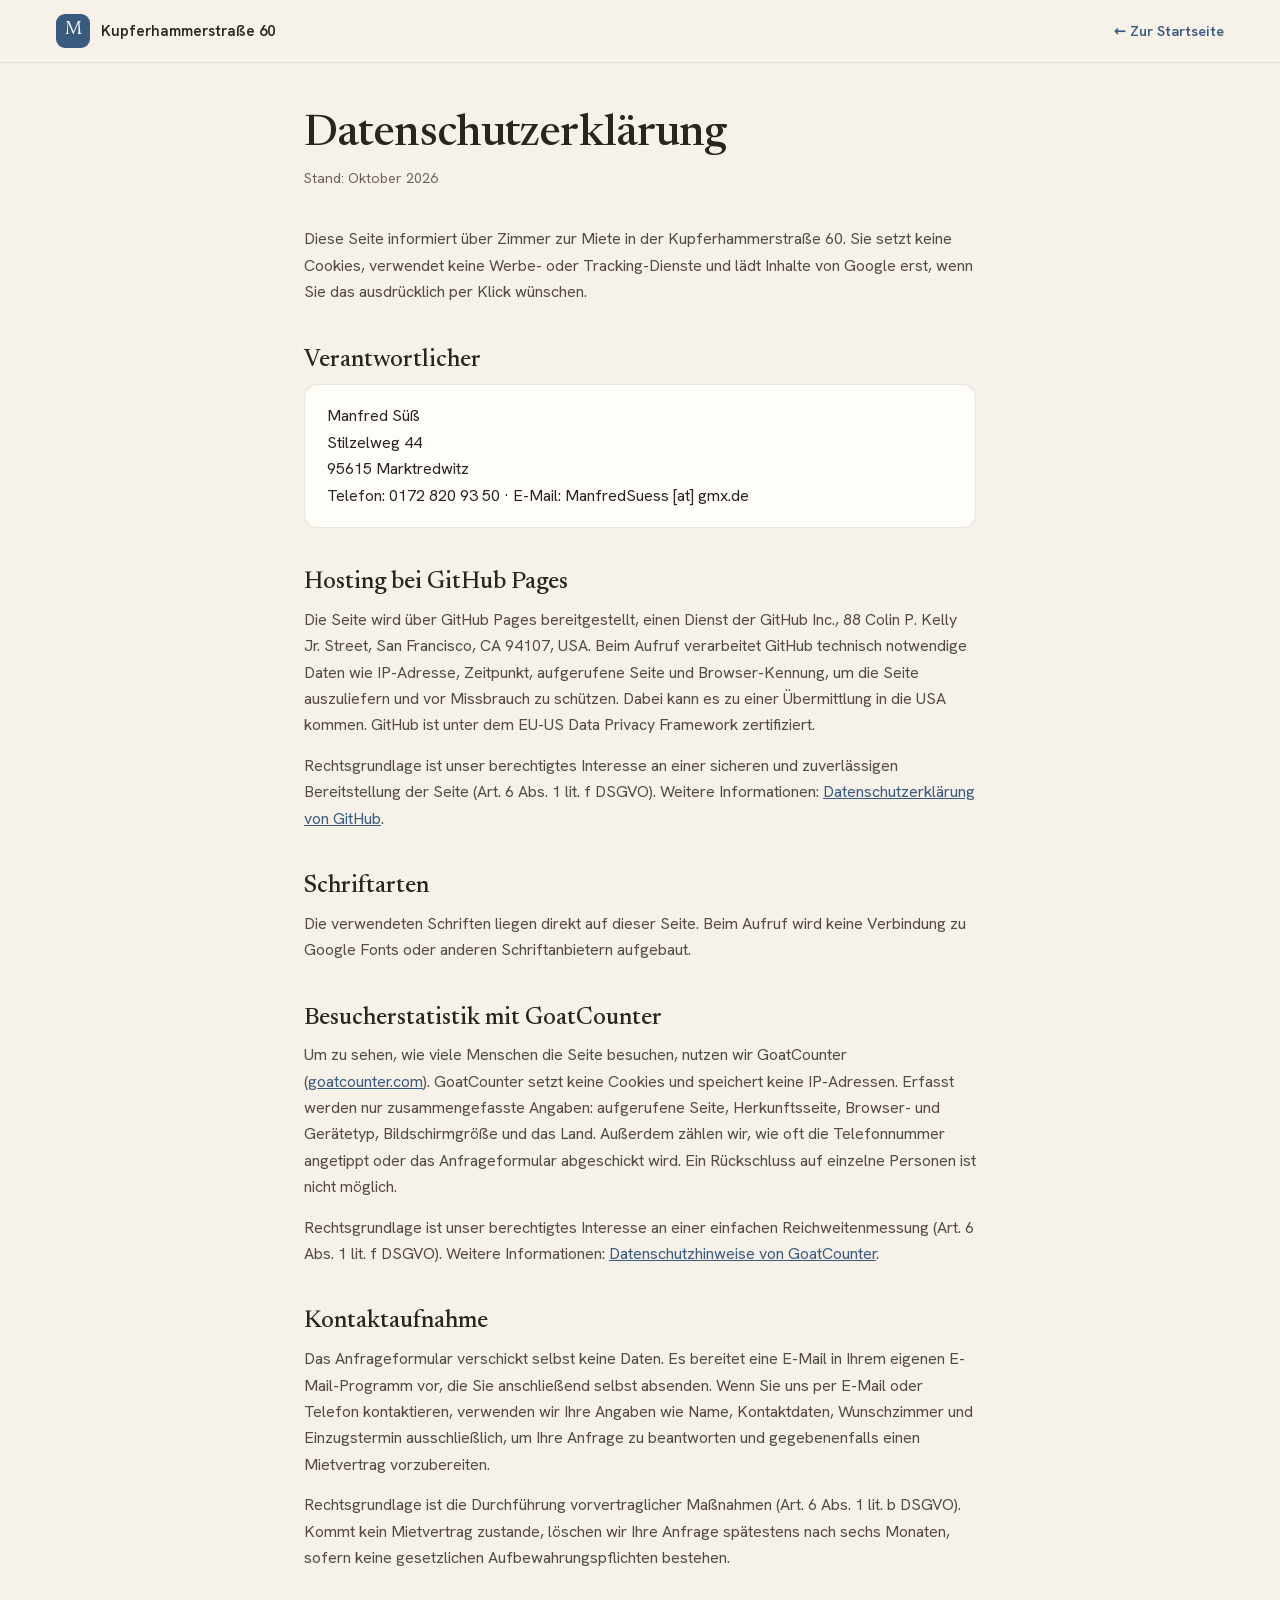
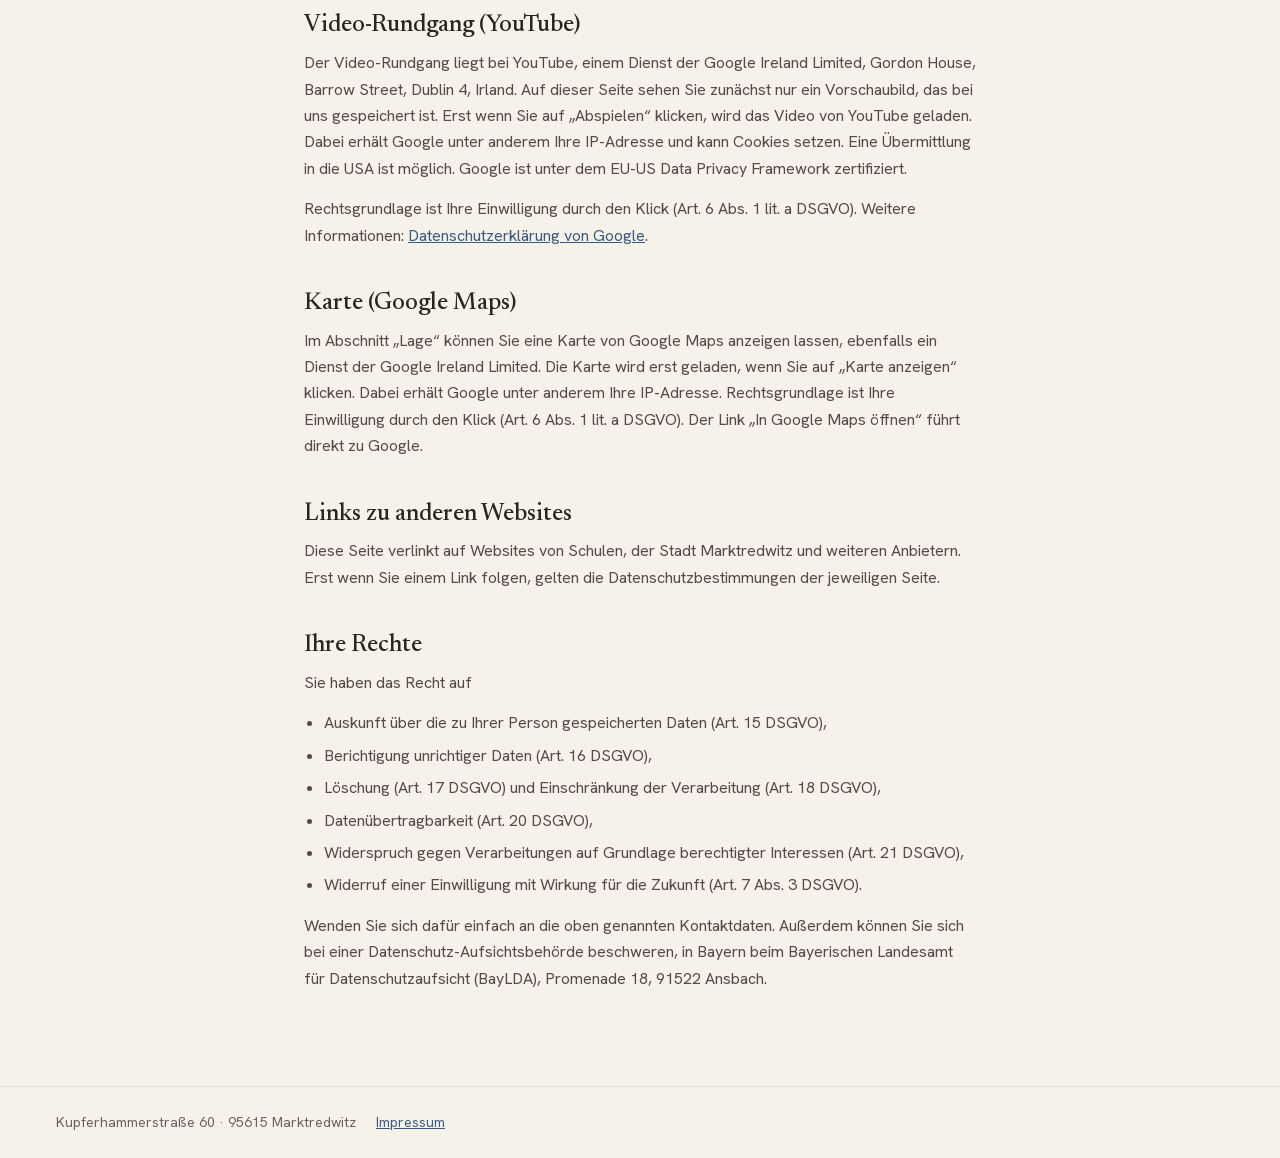
==== datenschutz.html @ ecc26802 "Impressum und Datenschutz, WLAN, Verfügbarkeit, Play-Symbol repariert - Impressum und Datenschutzerk" ====
<!DOCTYPE html>
<html lang="de">
<head>
  <meta charset="UTF-8">
  <meta name="viewport" content="width=device-width, initial-scale=1.0">
  <title>Datenschutz – Zimmer für Referendar:innen, Marktredwitz</title>
  <meta name="robots" content="noindex, follow">
  <link rel="icon" href="data:image/svg+xml,<svg xmlns='http://www.w3.org/2000/svg' viewBox='0 0 100 100'><text y='.9em' font-size='90'>🏡</text></svg>">
  <link rel="stylesheet" href="fonts/fonts.css">
  <link rel="stylesheet" href="legal.css">
</head>
<body>
  <header class="top">
    <a href="./" class="brand"><span class="mark">M</span><b>Kupferhammerstraße 60</b></a>
    <a href="./" class="back">← Zur Startseite</a>
  </header>
  <main>
    <h1>Datenschutzerklärung</h1>
    <p class="stand">Stand: Oktober 2026</p>

    <p>Diese Seite informiert über Zimmer zur Miete in der Kupferhammerstraße 60. Sie setzt keine Cookies, verwendet keine Werbe- oder Tracking-Dienste und lädt Inhalte von Google erst, wenn Sie das ausdrücklich per Klick wünschen.</p>

    <h2>Verantwortlicher</h2>
    <div class="card">
      <p>Manfred Süß<br>
      Stilzelweg 44<br>
      95615 Marktredwitz<br>
      Telefon: 0172 820 93 50 · E-Mail: ManfredSuess [at] gmx.de</p>
    </div>

    <h2>Hosting bei GitHub Pages</h2>
    <p>Die Seite wird über GitHub Pages bereitgestellt, einen Dienst der GitHub Inc., 88 Colin P. Kelly Jr. Street, San Francisco, CA 94107, USA. Beim Aufruf verarbeitet GitHub technisch notwendige Daten wie IP-Adresse, Zeitpunkt, aufgerufene Seite und Browser-Kennung, um die Seite auszuliefern und vor Missbrauch zu schützen. Dabei kann es zu einer Übermittlung in die USA kommen. GitHub ist unter dem EU-US Data Privacy Framework zertifiziert.</p>
    <p>Rechtsgrundlage ist unser berechtigtes Interesse an einer sicheren und zuverlässigen Bereitstellung der Seite (Art. 6 Abs. 1 lit. f DSGVO). Weitere Informationen: <a href="https://docs.github.com/de/site-policy/privacy-policies/github-general-privacy-statement" target="_blank" rel="noopener">Datenschutzerklärung von GitHub</a>.</p>

    <h2>Schriftarten</h2>
    <p>Die verwendeten Schriften liegen direkt auf dieser Seite. Beim Aufruf wird keine Verbindung zu Google Fonts oder anderen Schriftanbietern aufgebaut.</p>

    <h2>Besucherstatistik mit GoatCounter</h2>
    <p>Um zu sehen, wie viele Menschen die Seite besuchen, nutzen wir GoatCounter (<a href="https://www.goatcounter.com" target="_blank" rel="noopener">goatcounter.com</a>). GoatCounter setzt keine Cookies und speichert keine IP-Adressen. Erfasst werden nur zusammengefasste Angaben: aufgerufene Seite, Herkunftsseite, Browser- und Gerätetyp, Bildschirmgröße und das Land. Außerdem zählen wir, wie oft die Telefonnummer angetippt oder das Anfrageformular abgeschickt wird. Ein Rückschluss auf einzelne Personen ist nicht möglich.</p>
    <p>Rechtsgrundlage ist unser berechtigtes Interesse an einer einfachen Reichweitenmessung (Art. 6 Abs. 1 lit. f DSGVO). Weitere Informationen: <a href="https://www.goatcounter.com/help/privacy" target="_blank" rel="noopener">Datenschutzhinweise von GoatCounter</a>.</p>

    <h2>Kontaktaufnahme</h2>
    <p>Das Anfrageformular verschickt selbst keine Daten. Es bereitet eine E-Mail in Ihrem eigenen E-Mail-Programm vor, die Sie anschließend selbst absenden. Wenn Sie uns per E-Mail oder Telefon kontaktieren, verwenden wir Ihre Angaben wie Name, Kontaktdaten, Wunschzimmer und Einzugstermin ausschließlich, um Ihre Anfrage zu beantworten und gegebenenfalls einen Mietvertrag vorzubereiten.</p>
    <p>Rechtsgrundlage ist die Durchführung vorvertraglicher Maßnahmen (Art. 6 Abs. 1 lit. b DSGVO). Kommt kein Mietvertrag zustande, löschen wir Ihre Anfrage spätestens nach sechs Monaten, sofern keine gesetzlichen Aufbewahrungspflichten bestehen.</p>

    <h2>Video-Rundgang (YouTube)</h2>
    <p>Der Video-Rundgang liegt bei YouTube, einem Dienst der Google Ireland Limited, Gordon House, Barrow Street, Dublin 4, Irland. Auf dieser Seite sehen Sie zunächst nur ein Vorschaubild, das bei uns gespeichert ist. Erst wenn Sie auf „Abspielen“ klicken, wird das Video von YouTube geladen. Dabei erhält Google unter anderem Ihre IP-Adresse und kann Cookies setzen. Eine Übermittlung in die USA ist möglich. Google ist unter dem EU-US Data Privacy Framework zertifiziert.</p>
    <p>Rechtsgrundlage ist Ihre Einwilligung durch den Klick (Art. 6 Abs. 1 lit. a DSGVO). Weitere Informationen: <a href="https://policies.google.com/privacy?hl=de" target="_blank" rel="noopener">Datenschutzerklärung von Google</a>.</p>

    <h2>Karte (Google Maps)</h2>
    <p>Im Abschnitt „Lage“ können Sie eine Karte von Google Maps anzeigen lassen, ebenfalls ein Dienst der Google Ireland Limited. Die Karte wird erst geladen, wenn Sie auf „Karte anzeigen“ klicken. Dabei erhält Google unter anderem Ihre IP-Adresse. Rechtsgrundlage ist Ihre Einwilligung durch den Klick (Art. 6 Abs. 1 lit. a DSGVO). Der Link „In Google Maps öffnen“ führt direkt zu Google.</p>

    <h2>Links zu anderen Websites</h2>
    <p>Diese Seite verlinkt auf Websites von Schulen, der Stadt Marktredwitz und weiteren Anbietern. Erst wenn Sie einem Link folgen, gelten die Datenschutzbestimmungen der jeweiligen Seite.</p>

    <h2>Ihre Rechte</h2>
    <p>Sie haben das Recht auf</p>
    <ul>
      <li>Auskunft über die zu Ihrer Person gespeicherten Daten (Art. 15 DSGVO),</li>
      <li>Berichtigung unrichtiger Daten (Art. 16 DSGVO),</li>
      <li>Löschung (Art. 17 DSGVO) und Einschränkung der Verarbeitung (Art. 18 DSGVO),</li>
      <li>Datenübertragbarkeit (Art. 20 DSGVO),</li>
      <li>Widerspruch gegen Verarbeitungen auf Grundlage berechtigter Interessen (Art. 21 DSGVO),</li>
      <li>Widerruf einer Einwilligung mit Wirkung für die Zukunft (Art. 7 Abs. 3 DSGVO).</li>
    </ul>
    <p>Wenden Sie sich dafür einfach an die oben genannten Kontaktdaten. Außerdem können Sie sich bei einer Datenschutz-Aufsichtsbehörde beschweren, in Bayern beim Bayerischen Landesamt für Datenschutzaufsicht (BayLDA), Promenade 18, 91522 Ansbach.</p>
  </main>
  <footer><span>Kupferhammerstraße 60 · 95615 Marktredwitz</span><a href="impressum.html">Impressum</a></footer>
</body>
</html>
---- fonts/fonts.css ----
/* Selbst gehostet (vorher Google Fonts). Newsreader und Hanken Grotesk, SIL Open Font License. */
@font-face {
  font-family: 'Hanken Grotesk';
  font-style: normal;
  font-weight: 400;
  font-display: swap;
  src: url(hanken-grotesk-normal-latin-ext-d9a6a0.woff2) format('woff2');
  unicode-range: U+0100-02BA, U+02BD-02C5, U+02C7-02CC, U+02CE-02D7, U+02DD-02FF, U+0304, U+0308, U+0329, U+1D00-1DBF, U+1E00-1E9F, U+1EF2-1EFF, U+2020, U+20A0-20AB, U+20AD-20C4, U+2113, U+2C60-2C7F, U+A720-A7FF;
}
@font-face {
  font-family: 'Hanken Grotesk';
  font-style: normal;
  font-weight: 400;
  font-display: swap;
  src: url(hanken-grotesk-normal-latin-fe1634.woff2) format('woff2');
  unicode-range: U+0000-00FF, U+0131, U+0152-0153, U+02BB-02BC, U+02C6, U+02DA, U+02DC, U+0304, U+0308, U+0329, U+2000-206F, U+20AC, U+2122, U+2191, U+2193, U+2212, U+2215, U+FEFF, U+FFFD;
}
@font-face {
  font-family: 'Hanken Grotesk';
  font-style: normal;
  font-weight: 500;
  font-display: swap;
  src: url(hanken-grotesk-normal-latin-ext-d9a6a0.woff2) format('woff2');
  unicode-range: U+0100-02BA, U+02BD-02C5, U+02C7-02CC, U+02CE-02D7, U+02DD-02FF, U+0304, U+0308, U+0329, U+1D00-1DBF, U+1E00-1E9F, U+1EF2-1EFF, U+2020, U+20A0-20AB, U+20AD-20C4, U+2113, U+2C60-2C7F, U+A720-A7FF;
}
@font-face {
  font-family: 'Hanken Grotesk';
  font-style: normal;
  font-weight: 500;
  font-display: swap;
  src: url(hanken-grotesk-normal-latin-fe1634.woff2) format('woff2');
  unicode-range: U+0000-00FF, U+0131, U+0152-0153, U+02BB-02BC, U+02C6, U+02DA, U+02DC, U+0304, U+0308, U+0329, U+2000-206F, U+20AC, U+2122, U+2191, U+2193, U+2212, U+2215, U+FEFF, U+FFFD;
}
@font-face {
  font-family: 'Hanken Grotesk';
  font-style: normal;
  font-weight: 600;
  font-display: swap;
  src: url(hanken-grotesk-normal-latin-ext-d9a6a0.woff2) format('woff2');
  unicode-range: U+0100-02BA, U+02BD-02C5, U+02C7-02CC, U+02CE-02D7, U+02DD-02FF, U+0304, U+0308, U+0329, U+1D00-1DBF, U+1E00-1E9F, U+1EF2-1EFF, U+2020, U+20A0-20AB, U+20AD-20C4, U+2113, U+2C60-2C7F, U+A720-A7FF;
}
@font-face {
  font-family: 'Hanken Grotesk';
  font-style: normal;
  font-weight: 600;
  font-display: swap;
  src: url(hanken-grotesk-normal-latin-fe1634.woff2) format('woff2');
  unicode-range: U+0000-00FF, U+0131, U+0152-0153, U+02BB-02BC, U+02C6, U+02DA, U+02DC, U+0304, U+0308, U+0329, U+2000-206F, U+20AC, U+2122, U+2191, U+2193, U+2212, U+2215, U+FEFF, U+FFFD;
}
@font-face {
  font-family: 'Hanken Grotesk';
  font-style: normal;
  font-weight: 700;
  font-display: swap;
  src: url(hanken-grotesk-normal-latin-ext-d9a6a0.woff2) format('woff2');
  unicode-range: U+0100-02BA, U+02BD-02C5, U+02C7-02CC, U+02CE-02D7, U+02DD-02FF, U+0304, U+0308, U+0329, U+1D00-1DBF, U+1E00-1E9F, U+1EF2-1EFF, U+2020, U+20A0-20AB, U+20AD-20C4, U+2113, U+2C60-2C7F, U+A720-A7FF;
}
@font-face {
  font-family: 'Hanken Grotesk';
  font-style: normal;
  font-weight: 700;
  font-display: swap;
  src: url(hanken-grotesk-normal-latin-fe1634.woff2) format('woff2');
  unicode-range: U+0000-00FF, U+0131, U+0152-0153, U+02BB-02BC, U+02C6, U+02DA, U+02DC, U+0304, U+0308, U+0329, U+2000-206F, U+20AC, U+2122, U+2191, U+2193, U+2212, U+2215, U+FEFF, U+FFFD;
}
@font-face {
  font-family: 'Newsreader';
  font-style: italic;
  font-weight: 400;
  font-display: swap;
  src: url(newsreader-italic-latin-ext-e36b6b.woff2) format('woff2');
  unicode-range: U+0100-02BA, U+02BD-02C5, U+02C7-02CC, U+02CE-02D7, U+02DD-02FF, U+0304, U+0308, U+0329, U+1D00-1DBF, U+1E00-1E9F, U+1EF2-1EFF, U+2020, U+20A0-20AB, U+20AD-20C4, U+2113, U+2C60-2C7F, U+A720-A7FF;
}
@font-face {
  font-family: 'Newsreader';
  font-style: italic;
  font-weight: 400;
  font-display: swap;
  src: url(newsreader-italic-latin-78bd98.woff2) format('woff2');
  unicode-range: U+0000-00FF, U+0131, U+0152-0153, U+02BB-02BC, U+02C6, U+02DA, U+02DC, U+0304, U+0308, U+0329, U+2000-206F, U+20AC, U+2122, U+2191, U+2193, U+2212, U+2215, U+FEFF, U+FFFD;
}
@font-face {
  font-family: 'Newsreader';
  font-style: italic;
  font-weight: 500;
  font-display: swap;
  src: url(newsreader-italic-latin-ext-e36b6b.woff2) format('woff2');
  unicode-range: U+0100-02BA, U+02BD-02C5, U+02C7-02CC, U+02CE-02D7, U+02DD-02FF, U+0304, U+0308, U+0329, U+1D00-1DBF, U+1E00-1E9F, U+1EF2-1EFF, U+2020, U+20A0-20AB, U+20AD-20C4, U+2113, U+2C60-2C7F, U+A720-A7FF;
}
@font-face {
  font-family: 'Newsreader';
  font-style: italic;
  font-weight: 500;
  font-display: swap;
  src: url(newsreader-italic-latin-78bd98.woff2) format('woff2');
  unicode-range: U+0000-00FF, U+0131, U+0152-0153, U+02BB-02BC, U+02C6, U+02DA, U+02DC, U+0304, U+0308, U+0329, U+2000-206F, U+20AC, U+2122, U+2191, U+2193, U+2212, U+2215, U+FEFF, U+FFFD;
}
@font-face {
  font-family: 'Newsreader';
  font-style: normal;
  font-weight: 400;
  font-display: swap;
  src: url(newsreader-normal-latin-ext-7a09be.woff2) format('woff2');
  unicode-range: U+0100-02BA, U+02BD-02C5, U+02C7-02CC, U+02CE-02D7, U+02DD-02FF, U+0304, U+0308, U+0329, U+1D00-1DBF, U+1E00-1E9F, U+1EF2-1EFF, U+2020, U+20A0-20AB, U+20AD-20C4, U+2113, U+2C60-2C7F, U+A720-A7FF;
}
@font-face {
  font-family: 'Newsreader';
  font-style: normal;
  font-weight: 400;
  font-display: swap;
  src: url(newsreader-normal-latin-f0c28d.woff2) format('woff2');
  unicode-range: U+0000-00FF, U+0131, U+0152-0153, U+02BB-02BC, U+02C6, U+02DA, U+02DC, U+0304, U+0308, U+0329, U+2000-206F, U+20AC, U+2122, U+2191, U+2193, U+2212, U+2215, U+FEFF, U+FFFD;
}
@font-face {
  font-family: 'Newsreader';
  font-style: normal;
  font-weight: 500;
  font-display: swap;
  src: url(newsreader-normal-latin-ext-7a09be.woff2) format('woff2');
  unicode-range: U+0100-02BA, U+02BD-02C5, U+02C7-02CC, U+02CE-02D7, U+02DD-02FF, U+0304, U+0308, U+0329, U+1D00-1DBF, U+1E00-1E9F, U+1EF2-1EFF, U+2020, U+20A0-20AB, U+20AD-20C4, U+2113, U+2C60-2C7F, U+A720-A7FF;
}
@font-face {
  font-family: 'Newsreader';
  font-style: normal;
  font-weight: 500;
  font-display: swap;
  src: url(newsreader-normal-latin-f0c28d.woff2) format('woff2');
  unicode-range: U+0000-00FF, U+0131, U+0152-0153, U+02BB-02BC, U+02C6, U+02DA, U+02DC, U+0304, U+0308, U+0329, U+2000-206F, U+20AC, U+2122, U+2191, U+2193, U+2212, U+2215, U+FEFF, U+FFFD;
}
@font-face {
  font-family: 'Newsreader';
  font-style: normal;
  font-weight: 600;
  font-display: swap;
  src: url(newsreader-normal-latin-ext-7a09be.woff2) format('woff2');
  unicode-range: U+0100-02BA, U+02BD-02C5, U+02C7-02CC, U+02CE-02D7, U+02DD-02FF, U+0304, U+0308, U+0329, U+1D00-1DBF, U+1E00-1E9F, U+1EF2-1EFF, U+2020, U+20A0-20AB, U+20AD-20C4, U+2113, U+2C60-2C7F, U+A720-A7FF;
}
@font-face {
  font-family: 'Newsreader';
  font-style: normal;
  font-weight: 600;
  font-display: swap;
  src: url(newsreader-normal-latin-f0c28d.woff2) format('woff2');
  unicode-range: U+0000-00FF, U+0131, U+0152-0153, U+02BB-02BC, U+02C6, U+02DA, U+02DC, U+0304, U+0308, U+0329, U+2000-206F, U+20AC, U+2122, U+2191, U+2193, U+2212, U+2215, U+FEFF, U+FFFD;
}
---- legal.css ----
/* Gemeinsamer Stil für Impressum und Datenschutz, passend zur Startseite */
:root{
  --bg:#f6f1e9; --surface:#fffdf8; --ink:#292621; --ink-soft:#544c42; --muted:#6a6258;
  --accent:#3a5b7e; --border:rgba(41,38,33,0.10);
  --serif:'Newsreader',Georgia,serif; --sans:'Hanken Grotesk',system-ui,-apple-system,sans-serif;
}
*{ box-sizing:border-box; }
body{ margin:0; background:var(--bg); color:var(--ink); font-family:var(--sans); font-size:16px; line-height:1.65; -webkit-font-smoothing:antialiased; }
a{ color:var(--accent); }
:focus-visible{ outline:3px solid var(--accent); outline-offset:3px; }
.top{ display:flex; align-items:center; justify-content:space-between; gap:16px; padding:14px clamp(16px,5vw,56px); border-bottom:1px solid var(--border); }
.brand{ display:flex; align-items:center; gap:11px; color:var(--ink); text-decoration:none; }
.brand .mark{ display:grid; place-items:center; width:34px; height:34px; border-radius:9px; background:var(--accent); color:#fff; font-family:var(--serif); font-size:18px; }
.brand b{ font-weight:600; font-size:15px; }
.back{ font-size:14.5px; font-weight:600; text-decoration:none; }
main{ max-width:46em; margin:0 auto; padding:48px clamp(16px,5vw,32px) 80px; }
h1{ font-family:var(--serif); font-weight:500; font-size:clamp(32px,5vw,44px); line-height:1.1; letter-spacing:-0.02em; margin:0 0 8px; }
.stand{ color:var(--muted); font-size:14px; margin:0 0 36px; }
h2{ font-family:var(--serif); font-weight:500; font-size:24px; line-height:1.2; margin:40px 0 10px; }
h3{ font-size:16px; font-weight:600; margin:24px 0 6px; }
p, ul{ margin:0 0 14px; color:var(--ink-soft); }
ul{ padding-left:20px; }
li{ margin-bottom:6px; }
.card{ background:var(--surface); border:1px solid var(--border); border-radius:14px; padding:18px 22px; margin:0 0 14px; }
.card p{ margin:0; color:var(--ink); }
footer{ border-top:1px solid var(--border); padding:24px clamp(16px,5vw,56px); font-size:14px; color:var(--muted); display:flex; flex-wrap:wrap; gap:8px 20px; }
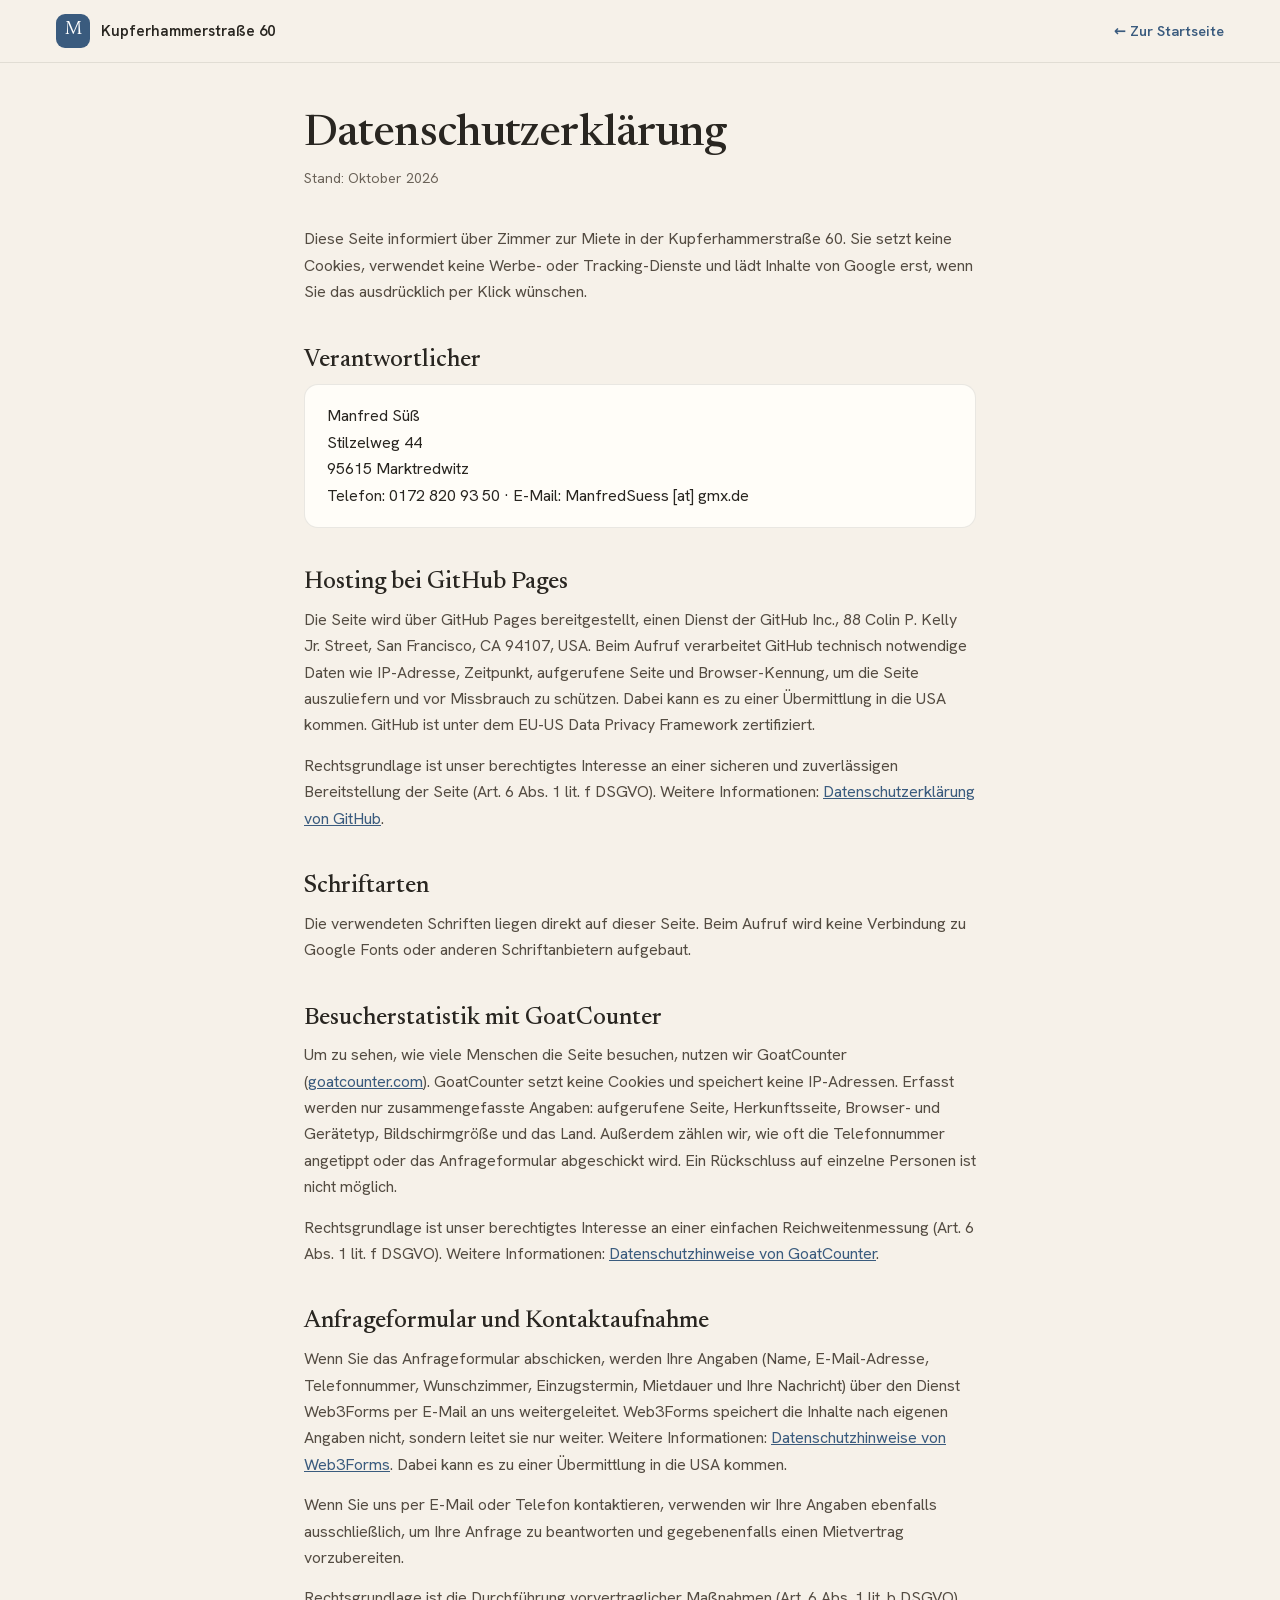
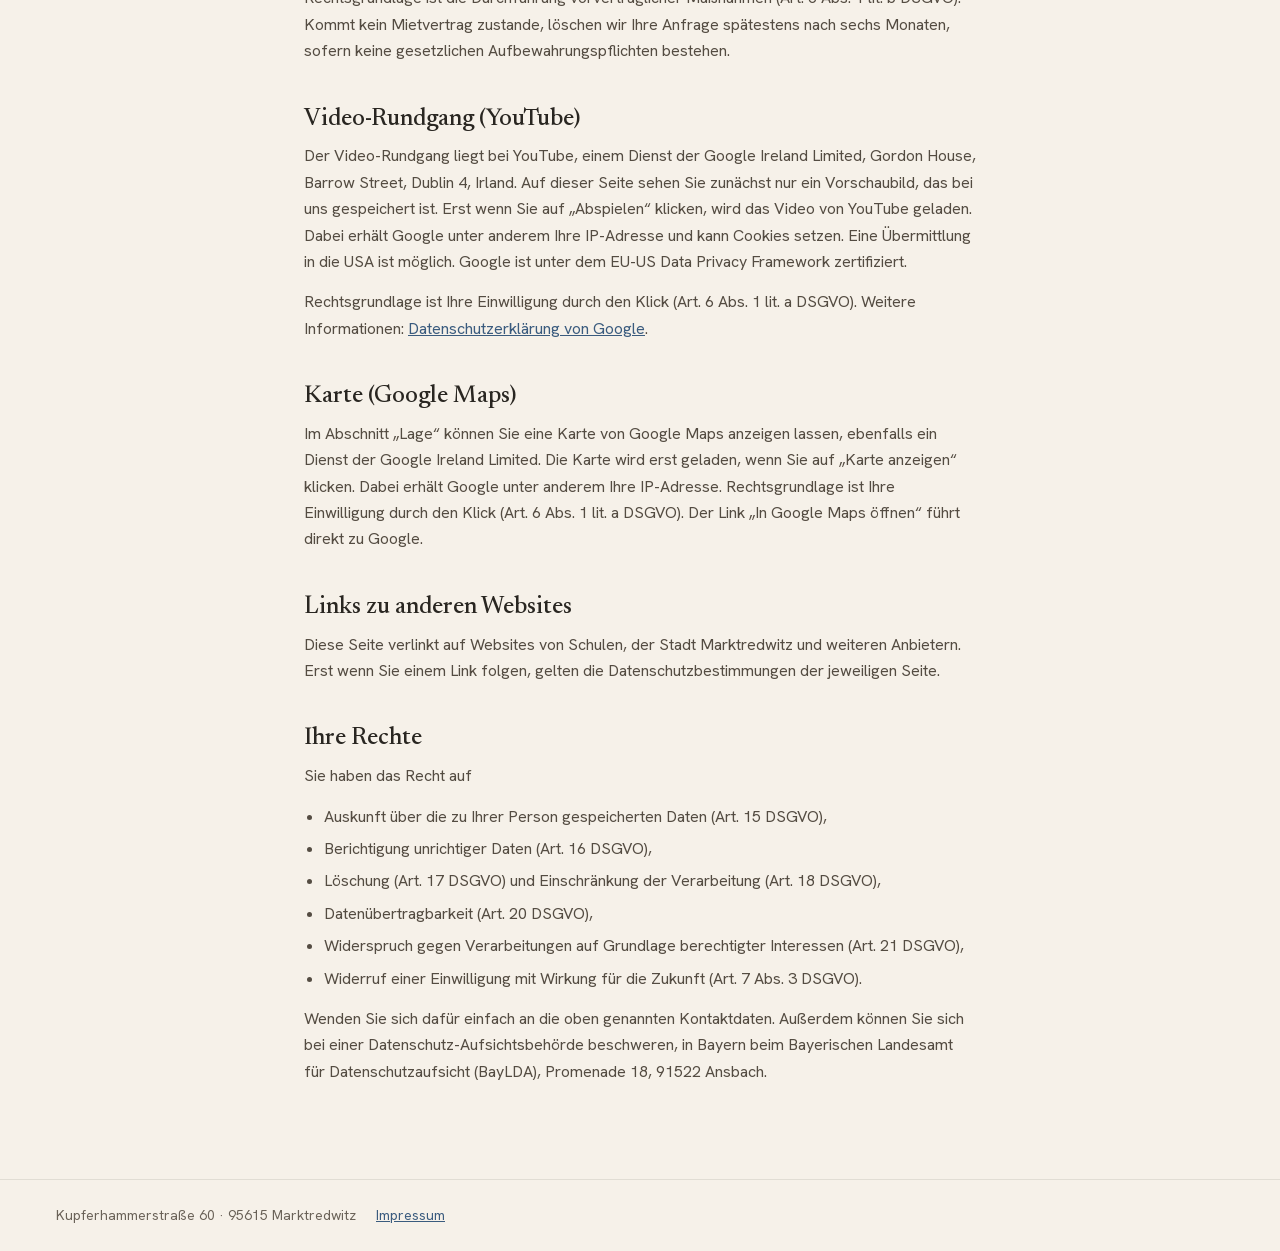
==== commit 79dae7d3: "Kontaktformular sendet direkt über Web3Forms - Web3Forms-Schlüssel eingetragen, Mailprogramm-Umweg u" ====
--- a/datenschutz.html
+++ b/datenschutz.html
@@ -39,8 +39,9 @@
     <p>Um zu sehen, wie viele Menschen die Seite besuchen, nutzen wir GoatCounter (<a href="https://www.goatcounter.com" target="_blank" rel="noopener">goatcounter.com</a>). GoatCounter setzt keine Cookies und speichert keine IP-Adressen. Erfasst werden nur zusammengefasste Angaben: aufgerufene Seite, Herkunftsseite, Browser- und Gerätetyp, Bildschirmgröße und das Land. Außerdem zählen wir, wie oft die Telefonnummer angetippt oder das Anfrageformular abgeschickt wird. Ein Rückschluss auf einzelne Personen ist nicht möglich.</p>
     <p>Rechtsgrundlage ist unser berechtigtes Interesse an einer einfachen Reichweitenmessung (Art. 6 Abs. 1 lit. f DSGVO). Weitere Informationen: <a href="https://www.goatcounter.com/help/privacy" target="_blank" rel="noopener">Datenschutzhinweise von GoatCounter</a>.</p>
 
-    <h2>Kontaktaufnahme</h2>
-    <p>Das Anfrageformular verschickt selbst keine Daten. Es bereitet eine E-Mail in Ihrem eigenen E-Mail-Programm vor, die Sie anschließend selbst absenden. Wenn Sie uns per E-Mail oder Telefon kontaktieren, verwenden wir Ihre Angaben wie Name, Kontaktdaten, Wunschzimmer und Einzugstermin ausschließlich, um Ihre Anfrage zu beantworten und gegebenenfalls einen Mietvertrag vorzubereiten.</p>
+    <h2>Anfrageformular und Kontaktaufnahme</h2>
+    <p>Wenn Sie das Anfrageformular abschicken, werden Ihre Angaben (Name, E-Mail-Adresse, Telefonnummer, Wunschzimmer, Einzugstermin, Mietdauer und Ihre Nachricht) über den Dienst Web3Forms per E-Mail an uns weitergeleitet. Web3Forms speichert die Inhalte nach eigenen Angaben nicht, sondern leitet sie nur weiter. Weitere Informationen: <a href="https://web3forms.com/privacy" target="_blank" rel="noopener">Datenschutzhinweise von Web3Forms</a>. Dabei kann es zu einer Übermittlung in die USA kommen.</p>
+    <p>Wenn Sie uns per E-Mail oder Telefon kontaktieren, verwenden wir Ihre Angaben ebenfalls ausschließlich, um Ihre Anfrage zu beantworten und gegebenenfalls einen Mietvertrag vorzubereiten.</p>
     <p>Rechtsgrundlage ist die Durchführung vorvertraglicher Maßnahmen (Art. 6 Abs. 1 lit. b DSGVO). Kommt kein Mietvertrag zustande, löschen wir Ihre Anfrage spätestens nach sechs Monaten, sofern keine gesetzlichen Aufbewahrungspflichten bestehen.</p>
 
     <h2>Video-Rundgang (YouTube)</h2>
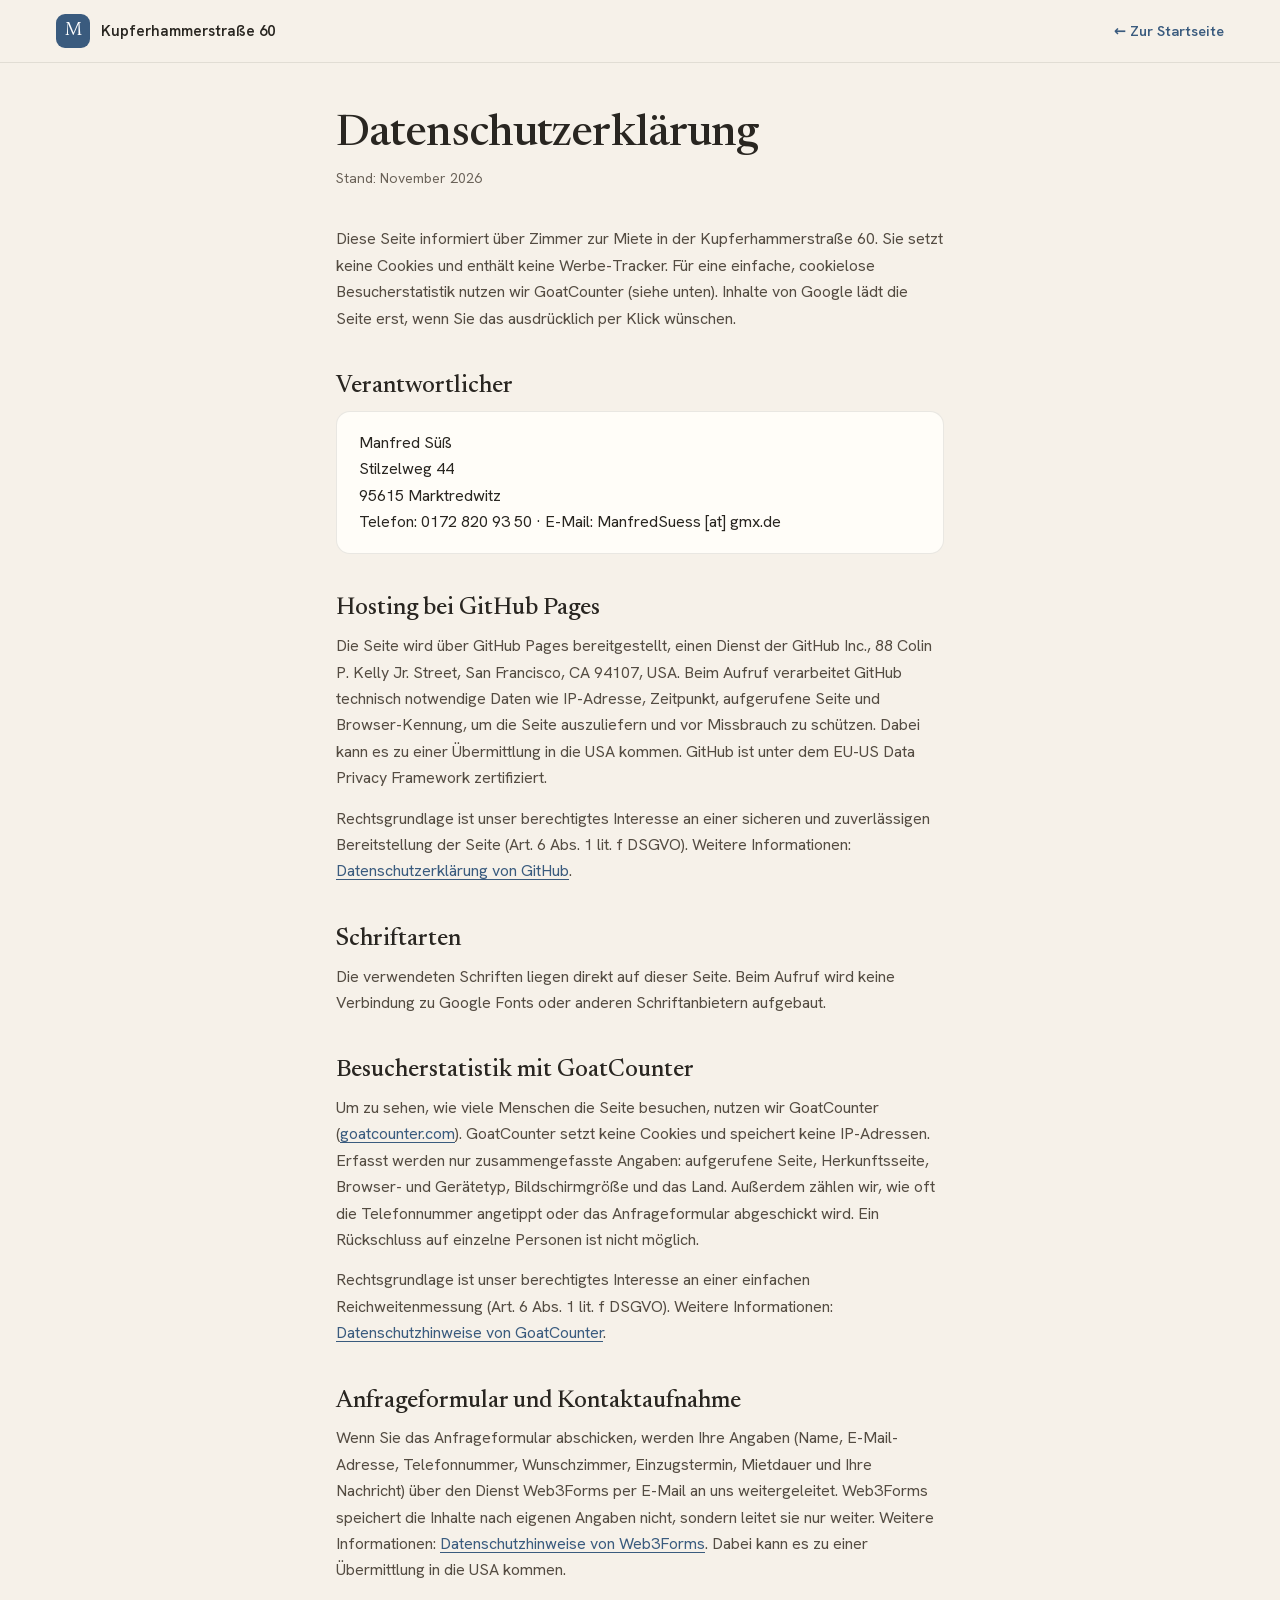
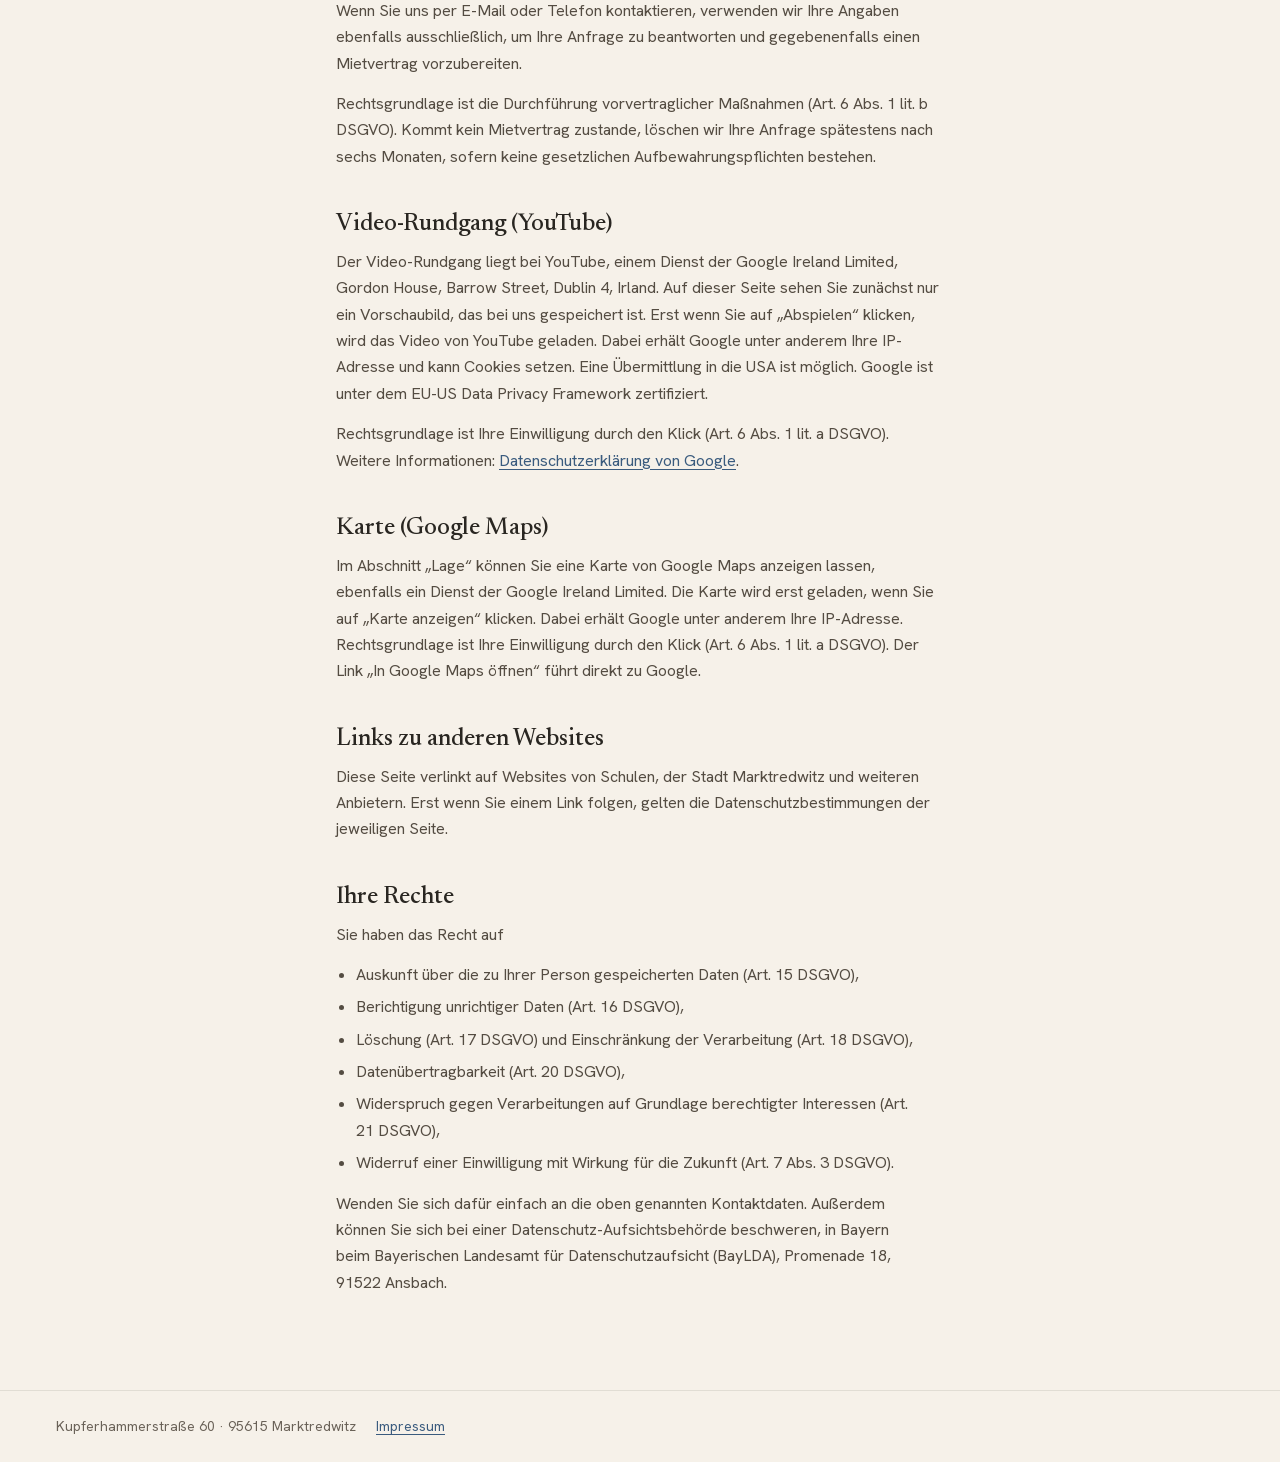
==== commit 4a667cdb: "Barrierefreiheit, Bilder und Texte nach Design-Audit verbessern - Hilfstext-Grau dunkler (Kontrast j" ====
--- a/datenschutz.html
+++ b/datenschutz.html
@@ -3,10 +3,11 @@
 <head>
   <meta charset="UTF-8">
   <meta name="viewport" content="width=device-width, initial-scale=1.0">
-  <title>Datenschutz – Zimmer für Referendar:innen, Marktredwitz</title>
+  <title>Datenschutz – Möblierte Zimmer, Marktredwitz</title>
   <meta name="robots" content="noindex, follow">
   <link rel="icon" href="data:image/svg+xml,<svg xmlns='http://www.w3.org/2000/svg' viewBox='0 0 100 100'><text y='.9em' font-size='90'>🏡</text></svg>">
   <link rel="stylesheet" href="fonts/fonts.css">
+  <link rel="stylesheet" href="tokens.css">
   <link rel="stylesheet" href="legal.css">
 </head>
 <body>
@@ -16,9 +17,9 @@
   </header>
   <main>
     <h1>Datenschutzerklärung</h1>
-    <p class="stand">Stand: Oktober 2026</p>
+    <p class="stand">Stand: November 2026</p>
 
-    <p>Diese Seite informiert über Zimmer zur Miete in der Kupferhammerstraße 60. Sie setzt keine Cookies, verwendet keine Werbe- oder Tracking-Dienste und lädt Inhalte von Google erst, wenn Sie das ausdrücklich per Klick wünschen.</p>
+    <p>Diese Seite informiert über Zimmer zur Miete in der Kupferhammerstraße 60. Sie setzt keine Cookies und enthält keine Werbe-Tracker. Für eine einfache, cookielose Besucherstatistik nutzen wir GoatCounter (siehe unten). Inhalte von Google lädt die Seite erst, wenn Sie das ausdrücklich per Klick wünschen.</p>
 
     <h2>Verantwortlicher</h2>
     <div class="card">
--- a/tokens.css
+++ b/tokens.css
@@ -0,0 +1,33 @@
+/* Gemeinsame Gestaltungswerte für alle Seiten (Startseite, Impressum, Datenschutz). */
+:root{
+  /* Flächen */
+  --bg:#f6f1e9; --bg-rgb:246 241 233;
+  --surface:#fffdf8; --surface-2:#efe9df; --surface-3:#eef2ee;
+  --field:#fff;            /* Eingabefelder und Grundriss-Hintergrund */
+  --photo-bg:#e6ddcd;      /* Platzhalter, solange ein Foto lädt */
+  --night:#1f2730;         /* Fußzeile, Video-Hintergrund */
+  --scrim:rgb(18 22 27 / 0.92);
+
+  /* Text */
+  --ink:#292621; --ink-rgb:41 38 33;
+  --ink-soft:#544c42;
+  --muted:#6a6258;
+  --muted-2:#73695d;       /* mind. 5,2:1 auf --surface */
+
+  /* Akzent und Status */
+  --accent:#3a5b7e; --accent-rgb:58 91 126; --accent-dark:#2b4663;
+  --ok:#5e8c5a; --ok-ink:#3e6b3a;
+  --danger-bg:#f7e3e0; --danger-ink:#8c2a20;
+
+  /* Linien */
+  --border:rgb(var(--ink-rgb) / 0.10);
+  --rule:rgb(var(--ink-rgb) / 0.07);
+
+  /* Schrift */
+  --serif:'Newsreader',Georgia,serif;
+  --sans:'Hanken Grotesk',system-ui,-apple-system,sans-serif;
+}
+
+::selection{ background:var(--accent); color:#fff; }
+:focus-visible{ outline:3px solid var(--accent); outline-offset:3px; }
+html{ caret-color:var(--accent); accent-color:var(--accent); }
--- a/legal.css
+++ b/legal.css
@@ -1,19 +1,15 @@
-/* Gemeinsamer Stil für Impressum und Datenschutz, passend zur Startseite */
-:root{
-  --bg:#f6f1e9; --surface:#fffdf8; --ink:#292621; --ink-soft:#544c42; --muted:#6a6258;
-  --accent:#3a5b7e; --border:rgba(41,38,33,0.10);
-  --serif:'Newsreader',Georgia,serif; --sans:'Hanken Grotesk',system-ui,-apple-system,sans-serif;
-}
+/* Gemeinsamer Stil für Impressum und Datenschutz. Farben und Schriften kommen aus tokens.css. */
 *{ box-sizing:border-box; }
 body{ margin:0; background:var(--bg); color:var(--ink); font-family:var(--sans); font-size:16px; line-height:1.65; -webkit-font-smoothing:antialiased; }
-a{ color:var(--accent); }
-:focus-visible{ outline:3px solid var(--accent); outline-offset:3px; }
+a{ color:var(--accent); text-underline-offset:0.18em; }
+p, li{ text-wrap:pretty; }
+h1, h2{ text-wrap:balance; }
 .top{ display:flex; align-items:center; justify-content:space-between; gap:16px; padding:14px clamp(16px,5vw,56px); border-bottom:1px solid var(--border); }
 .brand{ display:flex; align-items:center; gap:11px; color:var(--ink); text-decoration:none; }
-.brand .mark{ display:grid; place-items:center; width:34px; height:34px; border-radius:9px; background:var(--accent); color:#fff; font-family:var(--serif); font-size:18px; }
+.brand .mark{ display:grid; place-items:center; width:34px; height:34px; border-radius:9px; background:var(--accent); color:#fff; font-family:var(--serif); font-size:18px; line-height:1; }
 .brand b{ font-weight:600; font-size:15px; }
 .back{ font-size:14.5px; font-weight:600; text-decoration:none; }
-main{ max-width:46em; margin:0 auto; padding:48px clamp(16px,5vw,32px) 80px; }
+main{ max-width:42em; margin:0 auto; padding:48px clamp(16px,5vw,32px) 80px; }
 h1{ font-family:var(--serif); font-weight:500; font-size:clamp(32px,5vw,44px); line-height:1.1; letter-spacing:-0.02em; margin:0 0 8px; }
 .stand{ color:var(--muted); font-size:14px; margin:0 0 36px; }
 h2{ font-family:var(--serif); font-weight:500; font-size:24px; line-height:1.2; margin:40px 0 10px; }
